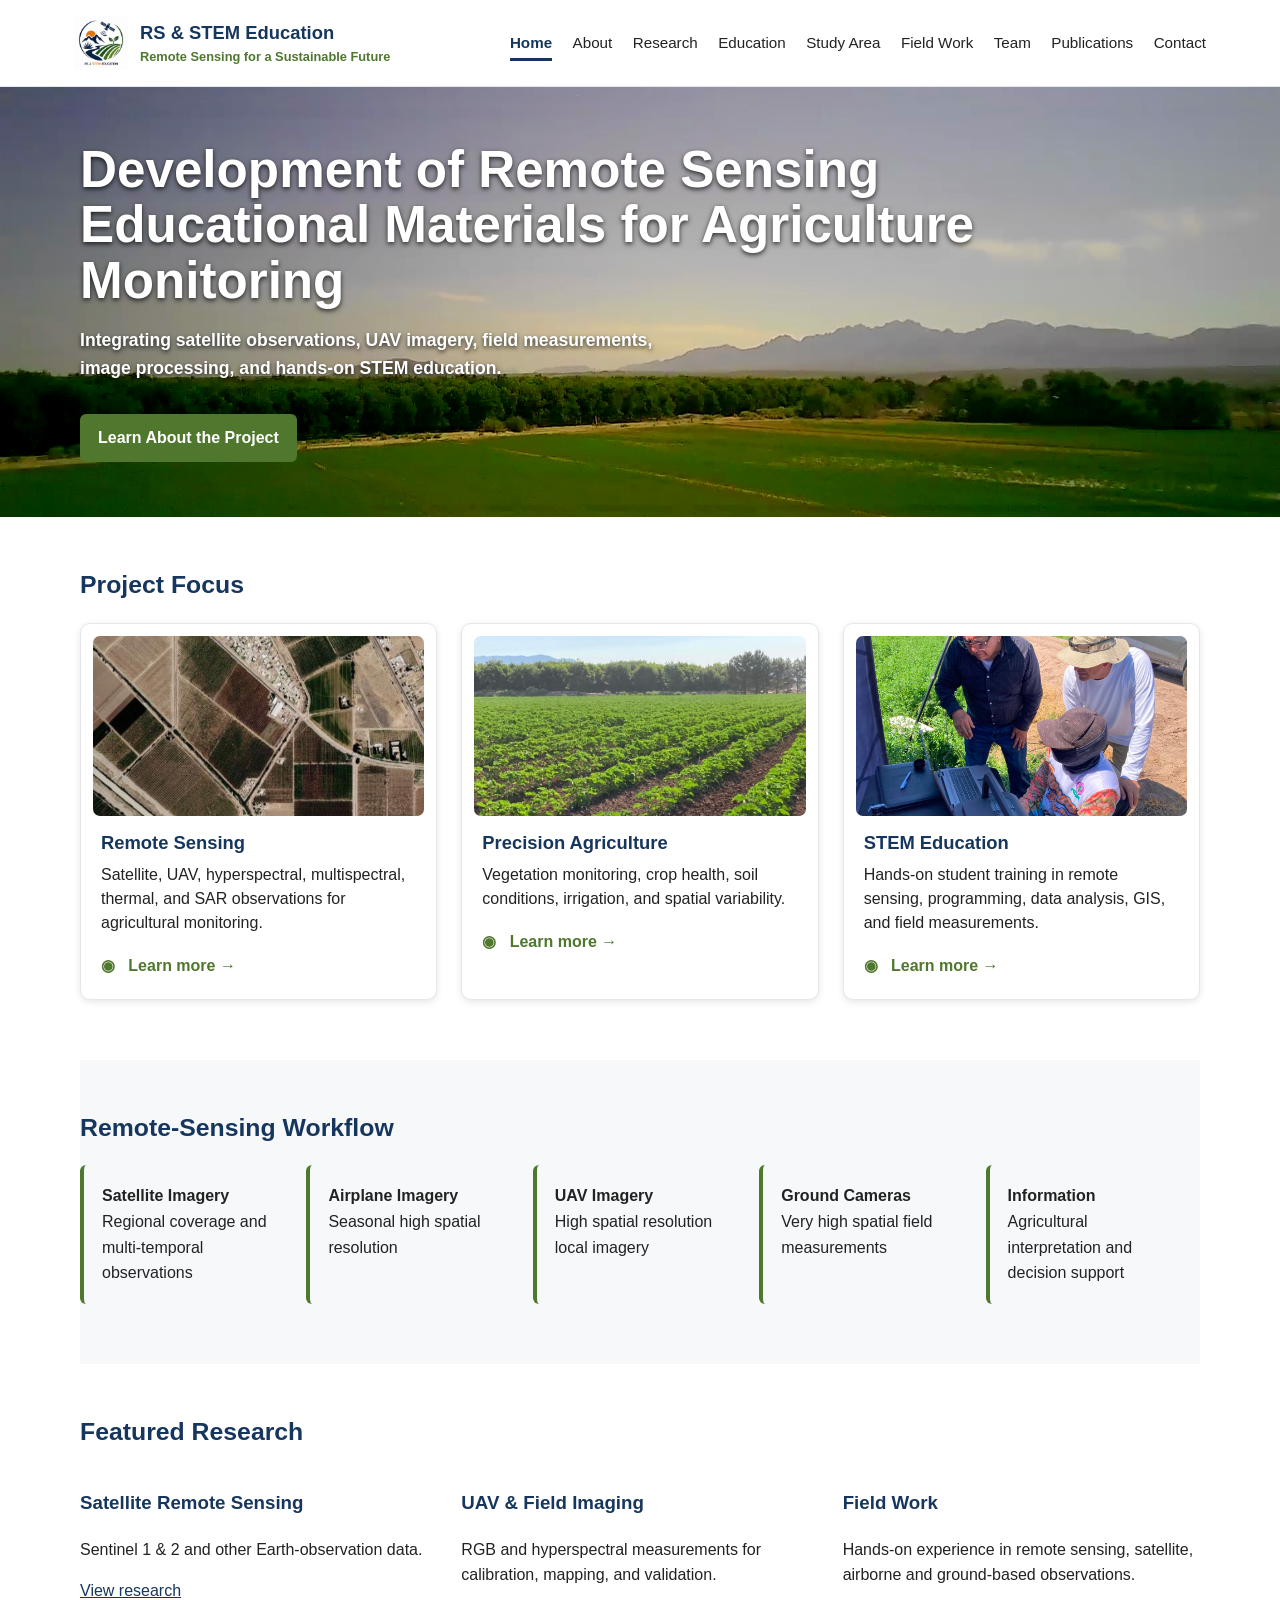
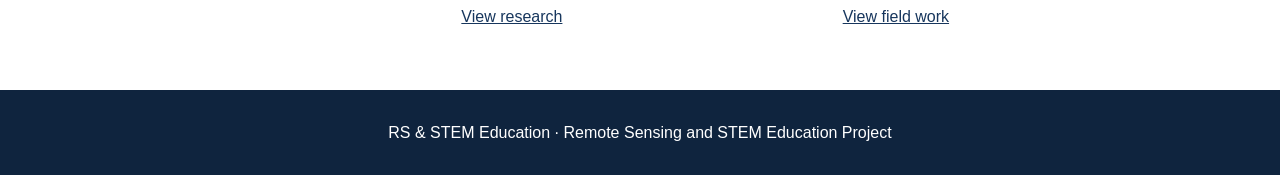
==== index.html @ ce8e62ca "Enhance index.html with Open Graph metadata Added Open Graph meta tags for better social sharing." ====
<!DOCTYPE html><html lang="en">
<head>
  <meta charset="UTF-8">
  
  <meta name="viewport" content="width=device-width, initial-scale=1.0">
  
  <title>RS & STEM Education</title>

  <meta name="description" content="Remote sensing, precision agriculture, and STEM education project website.">

  <meta property="og:title" content="RS & STEM Education">

  <meta property="og:description"
      content="Development of remote sensing educational materials for agricultural monitoring using satellite, aerial, UAV, and ground-based observations.">

  <meta property="og:type" content="website">

  <meta property="og:url" content="https://utep-uach-rs.github.io/">    
  
  <link rel="stylesheet" href="css/style.css">
</head>

<body>
  
<header>
  <div class="nav">

    <a class="brand" href="index.html">
      <img src="images/logo.png"
           alt="RS and STEM Education project logo">

      <div class="brand-text">
        <span class="brand-title">RS & STEM Education</span>
        <span class="brand-subtitle">
          Remote Sensing for a Sustainable Future
        </span>
      </div>
    </a>

    <nav aria-label="Primary navigation">
      <a class="active" href="index.html">Home</a>
      <a href="about.html">About</a>
      <a href="research.html">Research</a>
      <a href="education.html">Education</a>
      <a href="study-area.html">Study Area</a>
      <a href="field-work.html">Field Work</a>
      <a href="team.html">Team</a>
      <a href="publications.html">Publications</a>
      <a href="contact.html">Contact</a>
    </nav>

  </div>
</header>

<section class="hero">
  <div class="hero-content">

    <h1>
      Development of Remote Sensing Educational Materials
      for Agriculture Monitoring
    </h1>

    <p>
      Integrating satellite observations, UAV imagery,
      field measurements,<br>
      image processing, and hands-on STEM education.
    </p>

    <a class="btn" href="about.html">
      Learn About the Project
    </a>

  </div>
</section>

<section class="section">

  <h2>Project Focus</h2>

  <div class="grid3">

    <article class="focus-card">

      <img src="images/remote-sensing.jpg"
           alt="Satellite-based remote sensing">

      <h3>Remote Sensing</h3>

      <p>
        Satellite, UAV, hyperspectral, multispectral,
        thermal, and SAR observations for agricultural
        monitoring.
      </p>

      <a class="learn-more" href="research.html">
        ◉ &nbsp; Learn more →
      </a>

    </article>


    <article class="focus-card">

      <img src="images/precision-agriculture.jpg"
           alt="UAV monitoring an agricultural field">

      <h3>Precision Agriculture</h3>

      <p>
        Vegetation monitoring, crop health, soil
        conditions, irrigation, and spatial variability.
      </p>

      <a class="learn-more" href="research.html">
        ◉ &nbsp; Learn more →
      </a>

    </article>


    <article class="focus-card">

      <img src="images/stem-education.jpg"
           alt="Students conducting field-based STEM research">

      <h3>STEM Education</h3>

      <p>
        Hands-on student training in remote sensing,
        programming, data analysis, GIS, and field
        measurements.
      </p>

      <a class="learn-more" href="education.html">
        ◉ &nbsp; Learn more →
      </a>

    </article>

  </div>

</section>

  
<section class="section alt"><h2>Remote-Sensing Workflow</h2><div class="workflow">
<div class="step"><strong>Satellite Imagery</strong><br>Regional coverage and multi-temporal observations</div>
<div class="step"><strong>Airplane Imagery</strong><br>Seasonal high spatial resolution</div>
<div class="step"><strong>UAV Imagery</strong><br>High spatial resolution local imagery</div>
<div class="step"><strong>Ground Cameras</strong><br>Very high spatial field measurements</div>
<div class="step"><strong>Information</strong><br>Agricultural interpretation and decision support</div>
</div></section>
  
<section class="section"><h2>Featured Research</h2><div class="grid3">
<div class="card">
  <h3>Satellite Remote Sensing</h3>
  <p>Sentinel 1 & 2 and other Earth-observation data.</p><a href="research.html">View research</a></div>
<div class="card">
  <h3>UAV & Field Imaging</h3>
  <p>RGB and hyperspectral measurements for calibration, mapping, and validation.</p><a href="research.html">View research</a></div>
<div class="card">
  <h3>Field Work</h3>
  <p>Hands-on experience in remote sensing, satellite, airborne and ground-based observations.</p><a href="field-work.html">View field work</a></div>
</div></section>
  
  
<footer>RS & STEM Education · Remote Sensing and STEM Education Project</footer></body></html>
---- css/style.css ----
:root{
  --blue:#17365D;
  --green:#4F772D;
  --light:#F6F8FA;
  --text:#222;
  --muted:#5F6B7A;
}

*{
  box-sizing:border-box;
}

body{
  margin:0;
  font-family:Arial,Helvetica,sans-serif;
  color:var(--text);
  background:#fff;
  line-height:1.6;
}

a{
  color:var(--blue);
}


/* =========================
   HEADER
   ========================= */

header{
  background:#fff;
  border-bottom:1px solid #e5e7eb;
  position:sticky;
  top:0;
  z-index:10;
}

.nav{
  max-width:1180px;
  margin:auto;
  display:flex;
  align-items:center;
  justify-content:space-between;
  padding:16px 24px;
  gap:24px;
}

.brand{
  display:flex;
  align-items:center;
  gap:12px;
  text-decoration:none;
  color:var(--blue);
  font-weight:700;
  font-size:1.15rem;
}

.brand img{
  width:54px;
  height:54px;
  object-fit:contain;
}

.brand-text{
  display:flex;
  flex-direction:column;
}

.brand-title{
  color:var(--blue);
  font-size:1.15rem;
  font-weight:700;
}

.brand-subtitle{
  color:var(--green);
  font-size:.80rem;
  font-weight:600;
}

nav a{
  text-decoration:none;
  color:var(--text);
  margin-left:16px;
  font-size:.95rem;
  padding-bottom:7px;
}

nav a:hover{
  color:var(--green);
}

nav a.active{
  color:var(--blue);
  font-weight:700;
  border-bottom:3px solid var(--blue);
}


/* =========================
   HERO
   ========================= */

.hero{
  min-height:430px;
  display:flex;
  align-items:center;
  background:
    url('../images/banner.png') center 55% / cover no-repeat;
  color:#fff;
}

.hero .inner,
.hero-content{
  width:min(1120px,calc(100% - 40px));
  margin:auto;
}

.hero h1{
  max-width:1050px;
  margin:0 0 18px;
  color:#fff;
  font-size:clamp(2.1rem,4vw,3.5rem);
  line-height:1.08;
  font-weight:700;
  text-shadow:0 2px 5px rgba(0,0,0,.75);
}

.hero p{
  max-width:800px;
  margin:0 0 24px;
  color:#fff;
  font-size:1.1rem;
  font-weight:600;
  text-shadow:0 2px 4px rgba(0,0,0,.75);
}

.btn{
  display:inline-block;
  padding:11px 18px;
  border-radius:6px;
  background:var(--green);
  color:#fff;
  text-decoration:none;
  font-weight:700;
  margin-top:8px;
}

.btn:hover{
  background:#3f6126;
}


/* =========================
   MAIN SECTIONS
   ========================= */

.section{
  width:min(1120px,calc(100% - 40px));
  margin:auto;
  padding:48px 0 60px;
}

.section.alt{
  background:var(--light);
}

h1,
h2,
h3{
  color:var(--blue);
}

.section h2{
  margin-top:0;
  margin-bottom:18px;
  font-size:1.55rem;
}


/* =========================
   THREE-COLUMN GRID
   ========================= */

.grid3{
  display:grid;
  grid-template-columns:repeat(3,minmax(0,1fr));
  gap:24px;
}


/* =========================
   PROJECT FOCUS CARDS
   ========================= */

.grid3{
  display:grid;
  grid-template-columns:repeat(3,minmax(0,1fr));
  gap:24px;
  align-items:stretch;
}

.focus-card{
  border:1px solid #e5e7eb;
  border-radius:10px;
  background:#fff;
  box-shadow:0 2px 7px rgba(0,0,0,.10);
  padding:12px;
  overflow:hidden;
}

.focus-card img{
  width:100%;
  height:180px;
  object-fit:cover;
  object-position:center;
  display:block;
  border-radius:7px;
}

.focus-card h3{
  color:var(--blue);
  margin:12px 8px 6px;
  font-size:1.15rem;
}

.focus-card p{
  margin:0 8px 14px;
  line-height:1.5;
}

.learn-more{
  display:inline-block;
  margin:4px 8px 8px;
  color:var(--green);
  font-weight:700;
  text-decoration:none;
}

/* =========================
   WORKFLOW
   ========================= */

.workflow{
  display:grid;
  grid-template-columns:repeat(5,1fr);
  gap:12px;
}

.step{
  background:var(--light);
  border-left:4px solid var(--green);
  padding:18px;
  border-radius:6px;
}


/* =========================
   CONTENT PAGES
   ========================= */

.content-page{
  width:min(960px,calc(100% - 40px));
  margin:auto;
  padding:56px 0 80px;
}

.content-page h1{
  margin-top:0;
}

ul{
  padding-left:22px;
}


/* =========================
   FOOTER
   ========================= */

footer{
  background:#0f243e;
  color:#fff;
  padding:30px 20px;
  text-align:center;
}


/* =========================
   RESPONSIVE DESIGN
   ========================= */

@media(max-width:900px){

  .nav{
    flex-direction:column;
    align-items:flex-start;
  }

  .nav nav{
    width:100%;
  }

  nav a{
    margin-left:0;
    margin-right:14px;
    display:inline-block;
    padding:6px 0;
  }

  .grid3{
    grid-template-columns:1fr;
  }

  .workflow{
    grid-template-columns:1fr;
  }

  .hero{
    min-height:500px;
  }

  .hero .inner,
  .hero-content{
    width:calc(100% - 40px);
  }

  .hero h1{
    font-size:clamp(2rem,7vw,3rem);
  }

  .brand img{
    width:48px;
    height:48px;
  }
}

.map-container{
  width:80%;
  margin-top:20px;
  border-radius:10px;
  overflow:hidden;
}

.map-container iframe{
  width:100%;
  height:500px;
  border:0;
  display:block;
}


/* About page introduction */

.about-intro{
  display:block;
  margin-bottom:25px;
}

.about-equipment{
  width:900px;
  max-width:100%;
  margin:25px auto 30px;
}

.about-equipment img{
  width:100%;
  height:auto;
  display:block;
  border-radius:8px;
}

.about-equipment figcaption{
  margin-top:7px;
  font-size:.9rem;
  color:#5F6B7A;
  text-align:left;
}

@media(max-width:850px){

  .about-intro{
    grid-template-columns:1fr;
  }

  .about-equipment img{
    height:auto;
  }

}


/* =========================
   TEAM PAGE
   ========================= */

/*.team-grid{
  display:grid;
  grid-template-columns:repeat(3,minmax(0,1fr));
  gap:28px;
  margin:24px 0 45px;
}*/

.team-grid{
  display:grid;
  grid-template-columns:repeat(3,1fr);
  gap:28px;
}

.team-card{
  border:1px solid #e5e7eb;
  border-radius:10px;
  background:#fff;
  padding:18px;
  text-align:center;
  box-shadow:0 2px 6px rgba(0,0,0,.08);
}

.team-card img{
  width:180px;
  height:180px;
  object-fit:cover;
  border-radius:50%;
  display:block;
  margin:0 auto 16px;
}

.team-card h3{
  margin:8px 0 4px;
  color:var(--blue);
}

.team-title{
  font-weight:600;
  margin:0;
}

.team-institution{
  color:var(--muted);
  margin:2px 0 12px;
}

.team-card p{
  line-height:1.5;
}

@media(max-width:850px){

  .team-grid{
    grid-template-columns:1fr;
  }

}


/* =========================
   ACKNOWLEDGEMENTS / SPONSORS
   ========================= */

.acknowledgements{
  margin-top:50px;
}

.sponsor-logos{
  display:flex;
  flex-wrap:wrap;
  justify-content:center;
  align-items:center;
  gap:35px 50px;
  margin-top:35px;
}

.sponsor{
  width:250px;
  height:110px;
  display:flex;
  justify-content:center;
  align-items:center;
}

.sponsor img{
  max-width:100%;
  max-height:100px;
  width:auto;
  height:auto;
  object-fit:contain;
}

/* =====================================================
   FIELD WORK PAGE
   ===================================================== */


/* Introduction */

.field-intro {
  margin-bottom: 50px;
}

.field-intro h1 {
  margin-bottom: 20px;
}

.field-intro p {
  max-width: 950px;
}


/* =====================================================
   FIELD CAMPAIGNS
   ===================================================== */

.field-campaign {
  margin-top: 50px;
  margin-bottom: 70px;
}

.field-campaign h2 {
  color: var(--blue);
  border-bottom: 2px solid #e5e7eb;
  padding-bottom: 10px;
  margin-bottom: 18px;
}

.campaign-description {
  max-width: 950px;
  margin-bottom: 30px;
}


/* =====================================================
   FIELD WORK PHOTO GALLERY
   ===================================================== */

.photo-grid {
  display: grid;

  /* Three photographs per row */
  grid-template-columns: repeat(3, 1fr);

  gap: 25px;

  margin-top: 25px;
}


/* Individual photograph */

.photo-grid figure {
  margin: 0;

  background: #ffffff;

  border: 1px solid #e5e7eb;

  border-radius: 8px;

  overflow: hidden;

  box-shadow: 0 2px 8px rgba(0, 0, 0, 0.08);
}


/* Photograph */

.photo-grid img {
  width: 100%;

  height: 250px;

  object-fit: cover;

  display: block;
}


/* Photograph caption */

.photo-grid figcaption {
  padding: 12px 14px;

  font-size: 0.9rem;

  line-height: 1.4;

  color: var(--muted);

  background: #ffffff;
}


/* =====================================================
   TABLET
   ===================================================== */

@media (max-width: 900px) {

  .photo-grid {

    /* Two photographs per row */

    grid-template-columns: repeat(2, 1fr);

  }

}


/* =====================================================
   MOBILE PHONE
   ===================================================== */

@media (max-width: 600px) {

  .photo-grid {

    /* One photograph per row */

    grid-template-columns: 1fr;

  }


  .photo-grid img {

    height: auto;

  }


  .field-campaign {

    margin-top: 40px;

    margin-bottom: 50px;

  }

}


/* =====================================================
   STUDY AREA PAGE
   ===================================================== */

.content-page.study-area-page{
  width:min(960px, calc(100% - 40px));
  margin:0 auto;
  padding:56px 0 80px;
}

/* -----------------------------------------------------
   STUDY SITES
   ----------------------------------------------------- */

.site-overview{
  width:100%;
  margin:40px 0 0;
}

.site-overview h2{
  color:var(--blue);
  margin:0 0 16px;
}

.site-overview > p{
  margin:0 0 24px;
  max-width:1000px;
}


/* -----------------------------------------------------
   STUDY SITES FIGURE
   ----------------------------------------------------- */

.study-map{
  width:100%;
  max-width:960px;
  margin:20px auto 0;
  padding:0;
}

.study-map img{
  display:block;
  width:100%;
  height:auto;
  margin:0;
  border-radius:8px;
  box-shadow:0 3px 12px rgba(0,0,0,0.12);
}

.study-map figcaption{
  margin-top:10px;
  font-size:0.9rem;
  line-height:1.5;
  color:var(--muted);
  text-align:left;
}


/* -----------------------------------------------------
   RESPONSIVE
   ----------------------------------------------------- */

@media(max-width:800px){

  .content-page.study-area-page{
    width:calc(100% - 32px);
    padding:40px 0 60px;
  }

  .study-map{
    width:100%;
    max-width:100%;
  }

}

/* -----------------------------------------------------
   RESEARCH FIGURES
   ----------------------------------------------------- */

.research-figure {
  max-width: 1200px;
  margin: 30px auto;
  text-align: center;
}

.research-figure img {
  width: 100%;
  height: auto;
  display: block;
  margin: 0 auto;
  border-radius: 8px;
}

.research-figure figcaption {
  margin-top: 10px;
  font-size: 0.95rem;
  color: #5f6b7a;
  line-height: 1.5;
}


/* =========================
   TEXTBOOK SECTION
   ========================= */

.textbook-container {
  display: flex;
  align-items: flex-start;
  gap: 40px;
  margin-top: 20px;
  width: 100%;
}

.textbook-image {
  flex: 0 0 280px;
}

.textbook-image img {
  width: 280px;
  max-width: 100%;
  height: auto;
  display: block;
}

.textbook-info {
  flex: 1;
  min-width: 0;
}

.textbook-info h3 {
  margin-top: 0;
}

.figure-caption {
  width: 280px;
  max-width: 100%;
  margin-top: 8px;
  font-size: 0.85rem;
  line-height: 1.4;
}


/* =========================
   MOBILE PHONE LAYOUT
   ========================= */

@media (max-width: 700px) {

  .textbook-container {
    flex-direction: column;
    gap: 20px;
  }

  .textbook-image {
    flex: none;
    width: 100%;
    text-align: center;
  }

  .textbook-image img {
    width: 220px;
    max-width: 75%;
    margin: 0 auto;
  }

  .figure-caption {
    width: 100%;
    max-width: 300px;
    margin: 8px auto 0;
    text-align: center;
  }

  .textbook-info {
    width: 100%;
  }

  .textbook-info h3 {
    font-size: 1.2rem;
  }

}


/* =========================
   SUGGESTED READING TABLE
   ========================= */

.reading-table {
  width: 100%;
  border-collapse: collapse;
  margin-top: 20px;
  margin-bottom: 30px;
}

.reading-table th,
.reading-table td {
  border: 1px solid #d1d5db;
  padding: 12px 15px;
  text-align: left;
  vertical-align: top;
}

.reading-table th {
  background-color: #f3f4f6;
  color: #17365D;
  font-weight: bold;
}

.reading-table tr:nth-child(even) {
  background-color: #fafafa;
}


/* Mobile phone */
@media (max-width: 700px) {

  .reading-table {
    font-size: 0.9rem;
  }

  .reading-table th,
  .reading-table td {
    padding: 8px;
  }

}


/* =========================
   SPONSOR LOGOS
   ========================= */

.sponsors {
  margin-top: 40px;
  text-align: center;
}

.logo-grid {
  display: grid;
  grid-template-columns: repeat(2, 1fr);
  gap: 30px 50px;
  max-width: 700px;
  margin: 30px auto;
  align-items: center;
}

.logo-item {
  display: flex;
  justify-content: center;
  align-items: center;
  min-height: 120px;
}

.logo-item img {
  max-width: 220px;
  max-height: 100px;
  width: auto;
  height: auto;
  object-fit: contain;
}

/* Cellphone */
@media (max-width: 600px) {
  .logo-grid {
    grid-template-columns: 1fr;
    gap: 25px;
  }

  .logo-item img {
    max-width: 200px;
    max-height: 90px;
  }
}


/* =========================
   UAV RGB / ExG COMPARISON
   ========================= */

.image-comparison {
  display: grid;
  grid-template-columns: repeat(2, 1fr);
  gap: 30px;
  max-width: 1000px;
  margin: 25px auto 10px;
  align-items: start;
}

.image-comparison figure {
  margin: 0;
  text-align: center;
}

.image-comparison img {
  width: 100%;
  height: auto;
  display: block;
  border: 1px solid #ddd;
}

.image-comparison figcaption {
  margin-top: 8px;
  font-size: 0.95rem;
}

.figure-caption {
  width: 90%;
  max-width: 1200px;
  margin: 18px auto 35px;
  text-align: center;
  font-size: 0.95rem;
}

/* Stack images on smaller screens */
@media (max-width: 700px) {
  .image-comparison {
    grid-template-columns: 1fr;
  }
}


/* =========================
   LABORATORIES
   ========================= */

.education-section {
  max-width: 1000px;
  margin: 0 auto;
  padding: 40px 24px;
}

.lab-card {
  background: #f6f8fa;
  border: 1px solid #e1e5e9;
  border-radius: 8px;
  padding: 24px;
  margin: 24px 0;
}

.lab-card h2 {
  margin-top: 0;
  color: var(--blue);
}

.lab-card a {
  display: inline-block;
  margin-top: 8px;
  font-weight: bold;
}

.lab-button {
  display: inline-block;
  margin-top: 12px;
  padding: 10px 18px;
  background: var(--blue);
  color: white;
  text-decoration: none;
  border-radius: 5px;
  font-weight: bold;
}

.lab-button:hover,
.lab-button:focus {
  text-decoration: underline;
}


/* =========================
   EDUCATION ACTIVITIES
   ========================= */

.education-grid {
  display: grid;
  grid-template-columns: repeat(2, 1fr);
  gap: 24px;
  margin-top: 24px;
}

.education-card {
  background: #f6f8fa;
  border: 1px solid #e1e5e9;
  border-radius: 8px;
  padding: 24px;
}

.education-card h3 {
  margin-top: 0;
  color: var(--blue);
}

.education-button {
  display: inline-block;
  margin-top: 12px;
  padding: 10px 18px;
  background: var(--blue);
  color: #fff;
  text-decoration: none;
  border-radius: 5px;
  font-weight: bold;
}

.education-button:hover,
.education-button:focus {
  text-decoration: underline;
}

/* Mobile layout */
@media (max-width: 700px) {
  .education-grid {
    grid-template-columns: 1fr;
  }
}


/* =========================
   CASE STUDY FIGURES
   ========================= */

.case-study-figure {
  margin: 24px auto;
  text-align: center;
}

.case-study-figure img {
  width: 100%;
  max-width: 750px;
  height: auto;
  border-radius: 8px;
  display: block;
  margin: 0 auto;
}

.case-study-figure figcaption {
  margin-top: 10px;
  font-size: 0.9rem;
  color: #5F6B7A;
  line-height: 1.4;
}
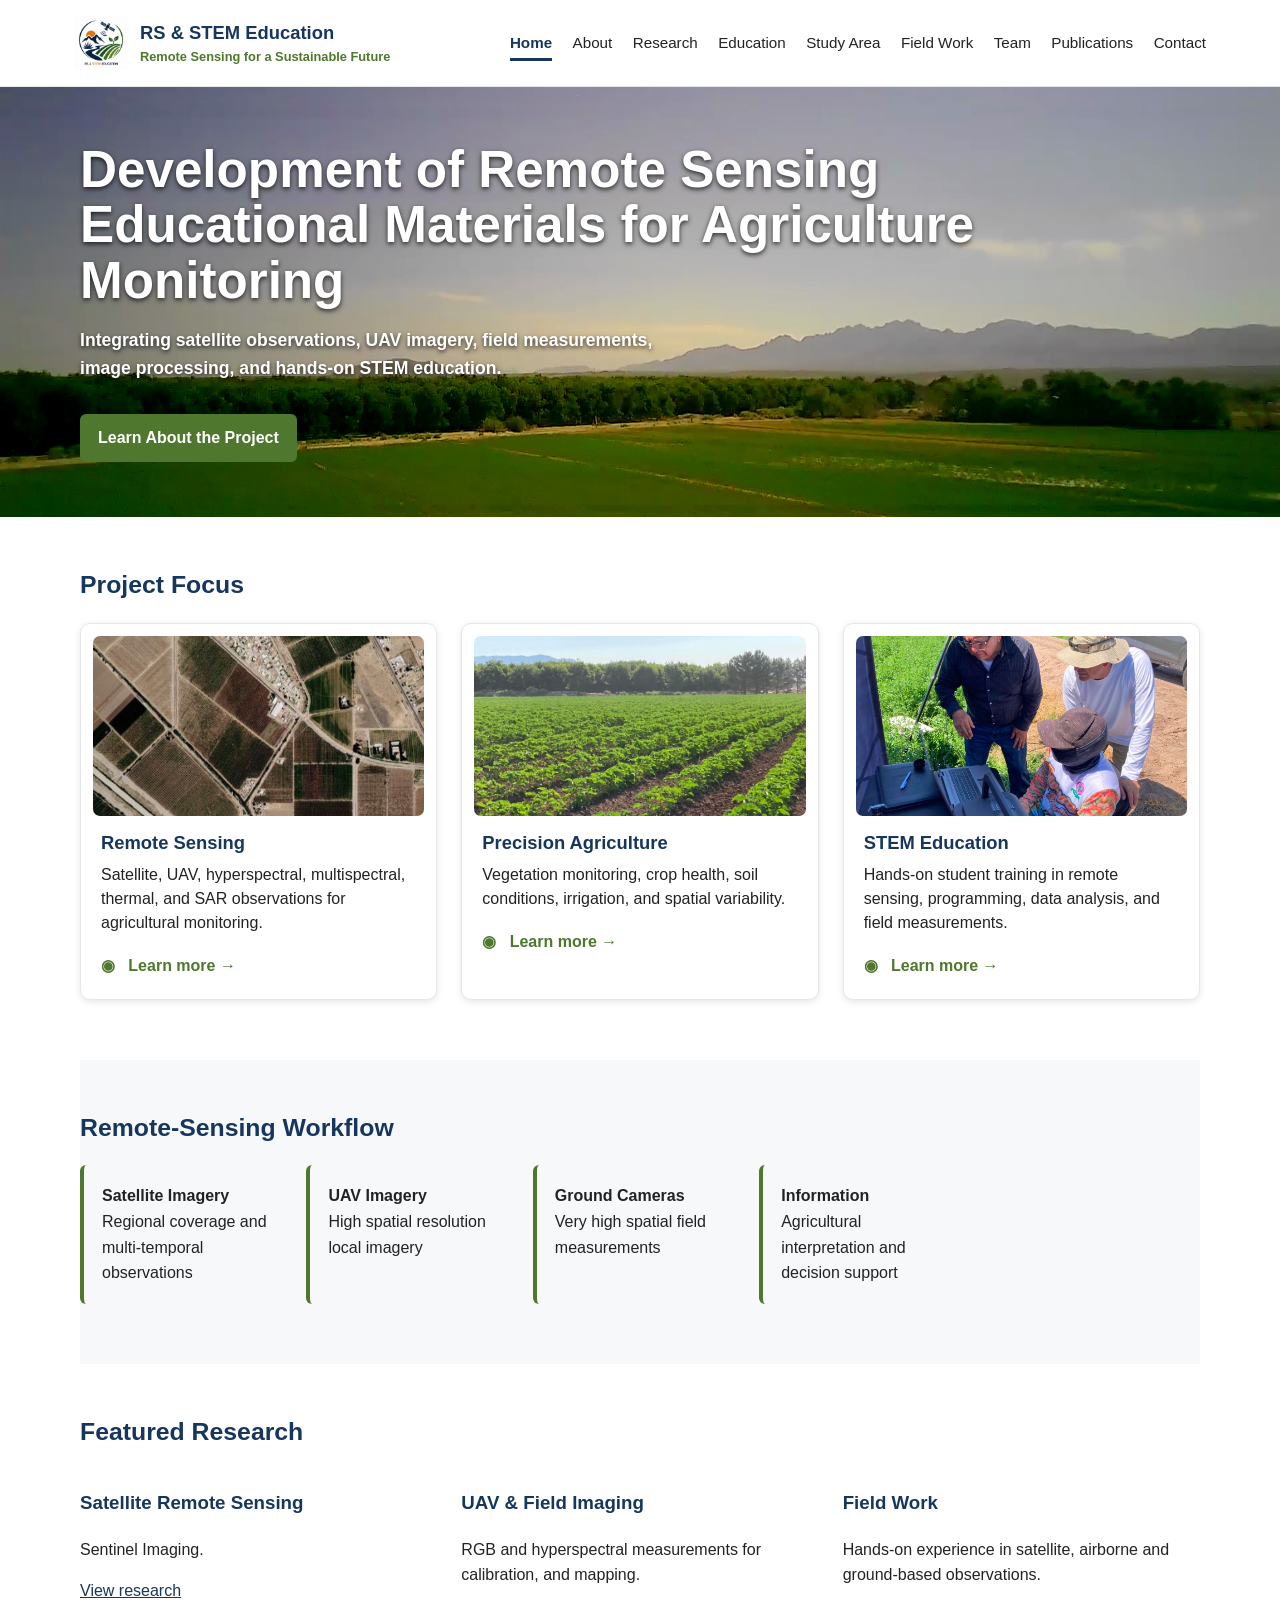
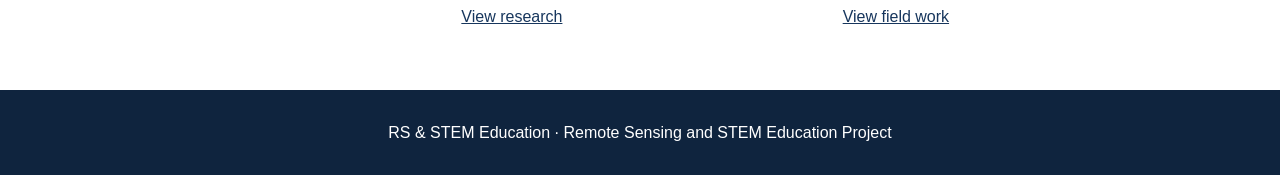
==== commit 67ab2c41: "Update index.html" ====
--- a/index.html
+++ b/index.html
@@ -10,8 +10,7 @@
 
   <meta property="og:title" content="RS & STEM Education">
 
-  <meta property="og:description"
-      content="Development of remote sensing educational materials for agricultural monitoring using satellite, aerial, UAV, and ground-based observations.">
+  <meta property="og:description" content="Development of remote sensing educational materials for agricultural monitoring.">
 
   <meta property="og:type" content="website">
 
@@ -56,13 +55,11 @@
   <div class="hero-content">
 
     <h1>
-      Development of Remote Sensing Educational Materials
-      for Agriculture Monitoring
+      Development of Remote Sensing Educational Materials for Agriculture Monitoring
     </h1>
 
     <p>
-      Integrating satellite observations, UAV imagery,
-      field measurements,<br>
+      Integrating satellite observations, UAV imagery, field measurements,<br>
       image processing, and hands-on STEM education.
     </p>
 
@@ -87,9 +84,7 @@
       <h3>Remote Sensing</h3>
 
       <p>
-        Satellite, UAV, hyperspectral, multispectral,
-        thermal, and SAR observations for agricultural
-        monitoring.
+        Satellite, UAV, hyperspectral, multispectral, thermal, and SAR observations for agricultural monitoring.
       </p>
 
       <a class="learn-more" href="research.html">
@@ -107,8 +102,7 @@
       <h3>Precision Agriculture</h3>
 
       <p>
-        Vegetation monitoring, crop health, soil
-        conditions, irrigation, and spatial variability.
+        Vegetation monitoring, crop health, soil conditions, irrigation, and spatial variability.
       </p>
 
       <a class="learn-more" href="research.html">
@@ -126,9 +120,7 @@
       <h3>STEM Education</h3>
 
       <p>
-        Hands-on student training in remote sensing,
-        programming, data analysis, GIS, and field
-        measurements.
+        Hands-on student training in remote sensing, programming, data analysis, and field measurements.
       </p>
 
       <a class="learn-more" href="education.html">
@@ -144,7 +136,7 @@
   
 <section class="section alt"><h2>Remote-Sensing Workflow</h2><div class="workflow">
 <div class="step"><strong>Satellite Imagery</strong><br>Regional coverage and multi-temporal observations</div>
-<div class="step"><strong>Airplane Imagery</strong><br>Seasonal high spatial resolution</div>
+<!--  <div class="step"><strong>Airplane Imagery</strong><br>Seasonal high spatial resolution</div>  -->
 <div class="step"><strong>UAV Imagery</strong><br>High spatial resolution local imagery</div>
 <div class="step"><strong>Ground Cameras</strong><br>Very high spatial field measurements</div>
 <div class="step"><strong>Information</strong><br>Agricultural interpretation and decision support</div>
@@ -153,13 +145,13 @@
 <section class="section"><h2>Featured Research</h2><div class="grid3">
 <div class="card">
   <h3>Satellite Remote Sensing</h3>
-  <p>Sentinel 1 & 2 and other Earth-observation data.</p><a href="research.html">View research</a></div>
+  <p>Sentinel Imaging.</p><a href="research.html">View research</a></div>
 <div class="card">
   <h3>UAV & Field Imaging</h3>
-  <p>RGB and hyperspectral measurements for calibration, mapping, and validation.</p><a href="research.html">View research</a></div>
+  <p>RGB and hyperspectral measurements for calibration, and mapping.</p><a href="research.html">View research</a></div>
 <div class="card">
   <h3>Field Work</h3>
-  <p>Hands-on experience in remote sensing, satellite, airborne and ground-based observations.</p><a href="field-work.html">View field work</a></div>
+  <p>Hands-on experience in satellite, airborne and ground-based observations.</p><a href="field-work.html">View field work</a></div>
 </div></section>
   
   
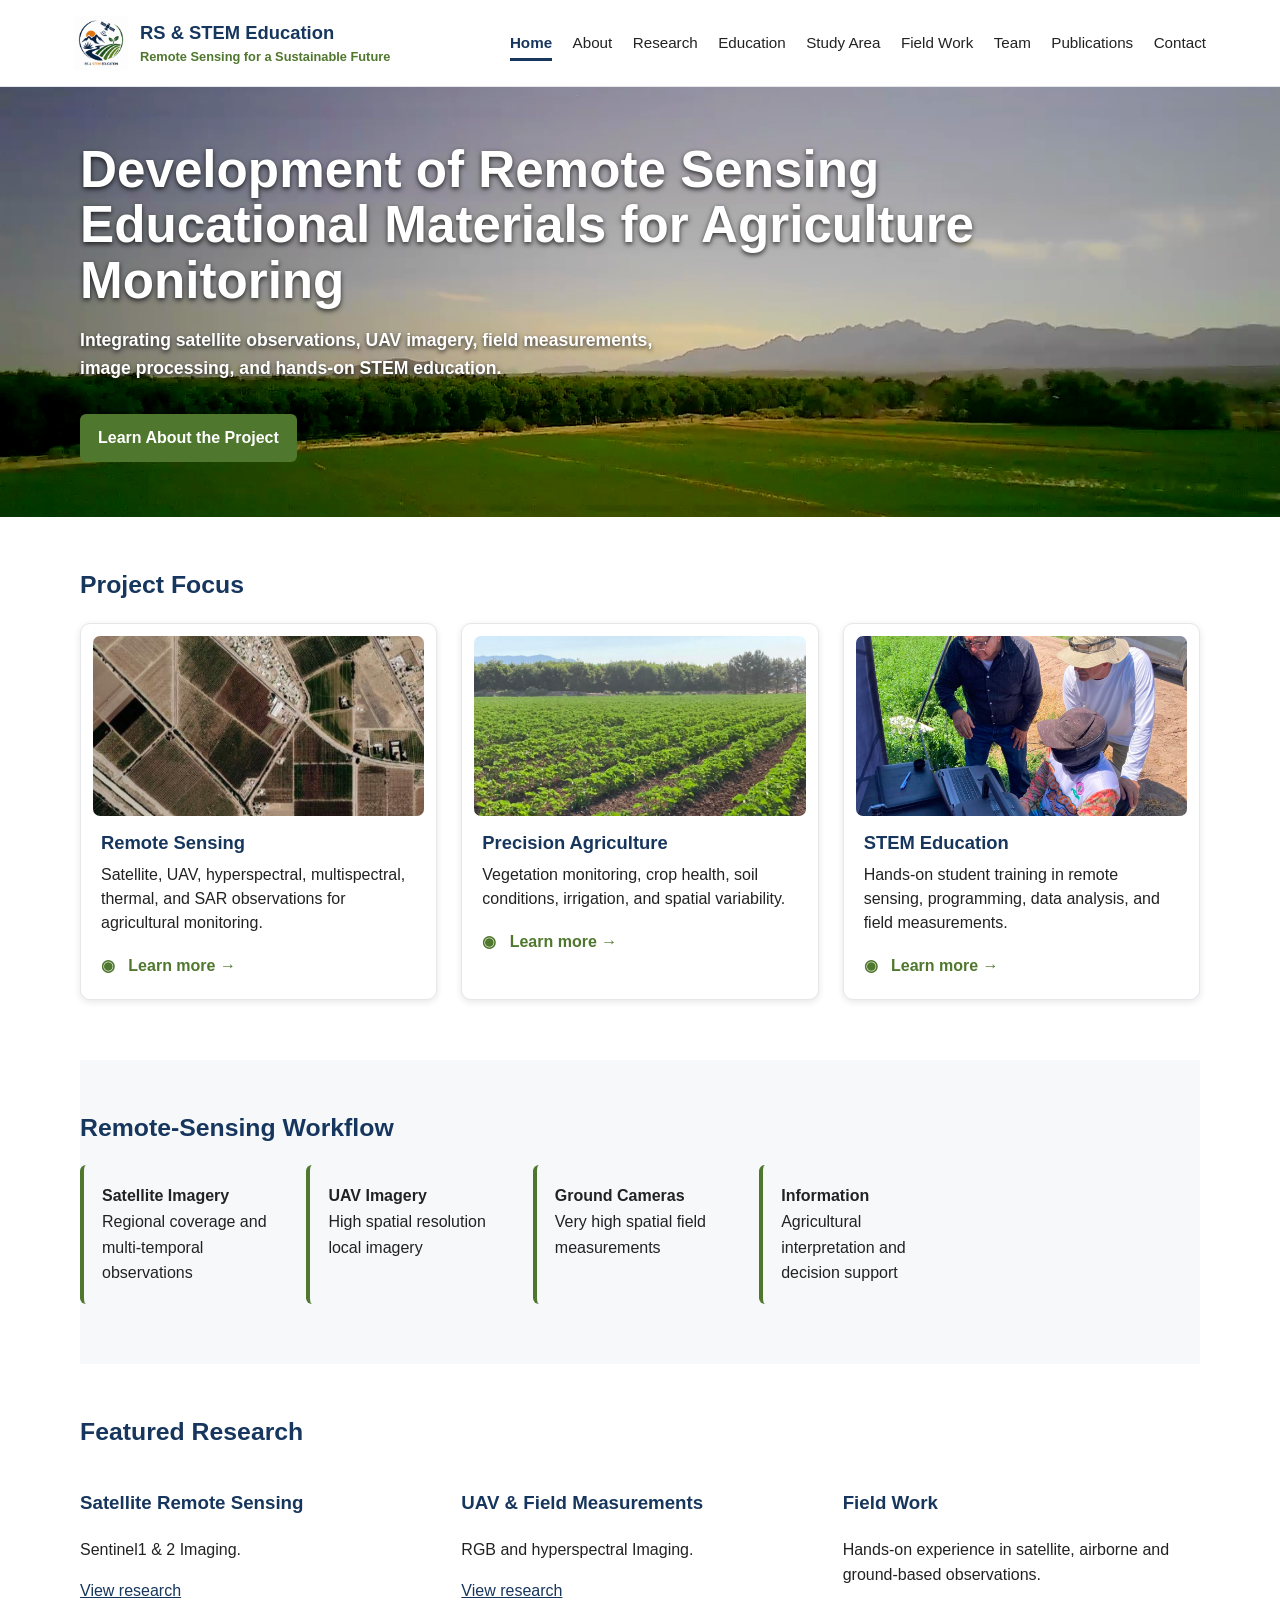
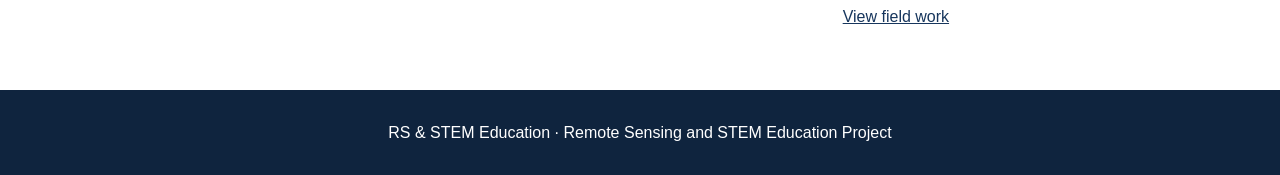
==== commit 2a8f12de: "Update descriptions in Featured Research section" ====
--- a/index.html
+++ b/index.html
@@ -145,10 +145,10 @@
 <section class="section"><h2>Featured Research</h2><div class="grid3">
 <div class="card">
   <h3>Satellite Remote Sensing</h3>
-  <p>Sentinel Imaging.</p><a href="research.html">View research</a></div>
+  <p>Sentinel1 & 2 Imaging.</p><a href="research.html">View research</a></div>
 <div class="card">
-  <h3>UAV & Field Imaging</h3>
-  <p>RGB and hyperspectral measurements for calibration, and mapping.</p><a href="research.html">View research</a></div>
+  <h3>UAV & Field Measurements</h3>
+  <p>RGB and hyperspectral Imaging.</p><a href="research.html">View research</a></div>
 <div class="card">
   <h3>Field Work</h3>
   <p>Hands-on experience in satellite, airborne and ground-based observations.</p><a href="field-work.html">View field work</a></div>
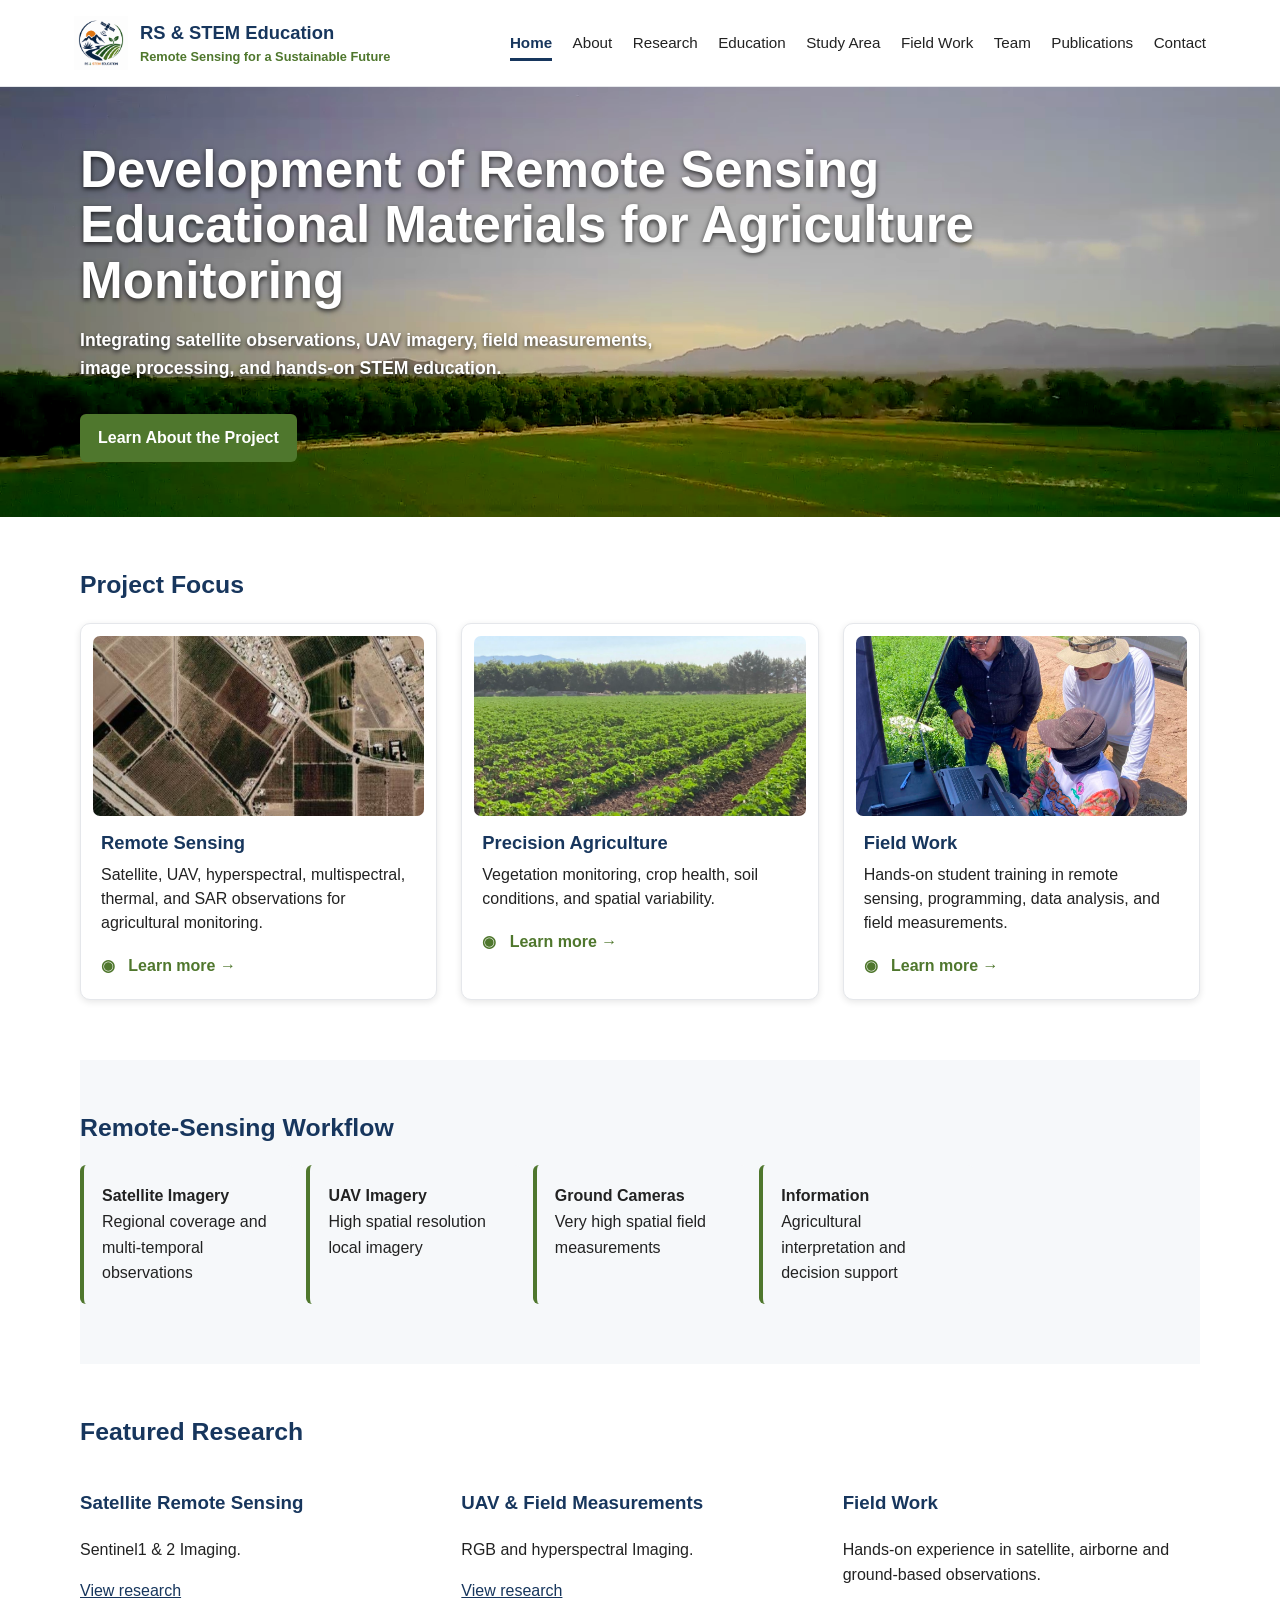
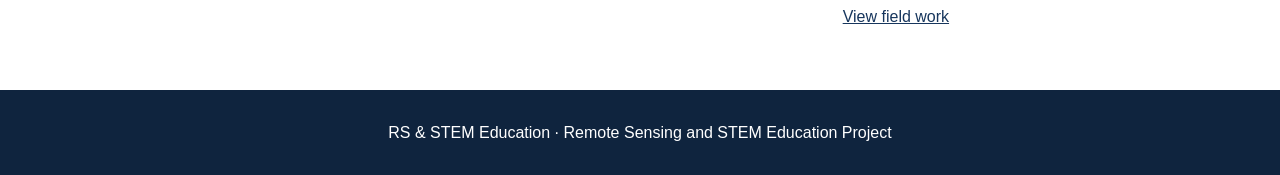
==== commit 3f39c9fb: "Revise headings and content for precision agriculture Updated text to improve clarity and accuracy." ====
--- a/index.html
+++ b/index.html
@@ -102,7 +102,7 @@
       <h3>Precision Agriculture</h3>
 
       <p>
-        Vegetation monitoring, crop health, soil conditions, irrigation, and spatial variability.
+        Vegetation monitoring, crop health, soil conditions, and spatial variability.
       </p>
 
       <a class="learn-more" href="research.html">
@@ -117,13 +117,13 @@
       <img src="images/stem-education.jpg"
            alt="Students conducting field-based STEM research">
 
-      <h3>STEM Education</h3>
+      <h3>Field Work</h3>
 
       <p>
         Hands-on student training in remote sensing, programming, data analysis, and field measurements.
       </p>
 
-      <a class="learn-more" href="education.html">
+      <a class="learn-more" href="field-work.html">
         ◉ &nbsp; Learn more →
       </a>
 
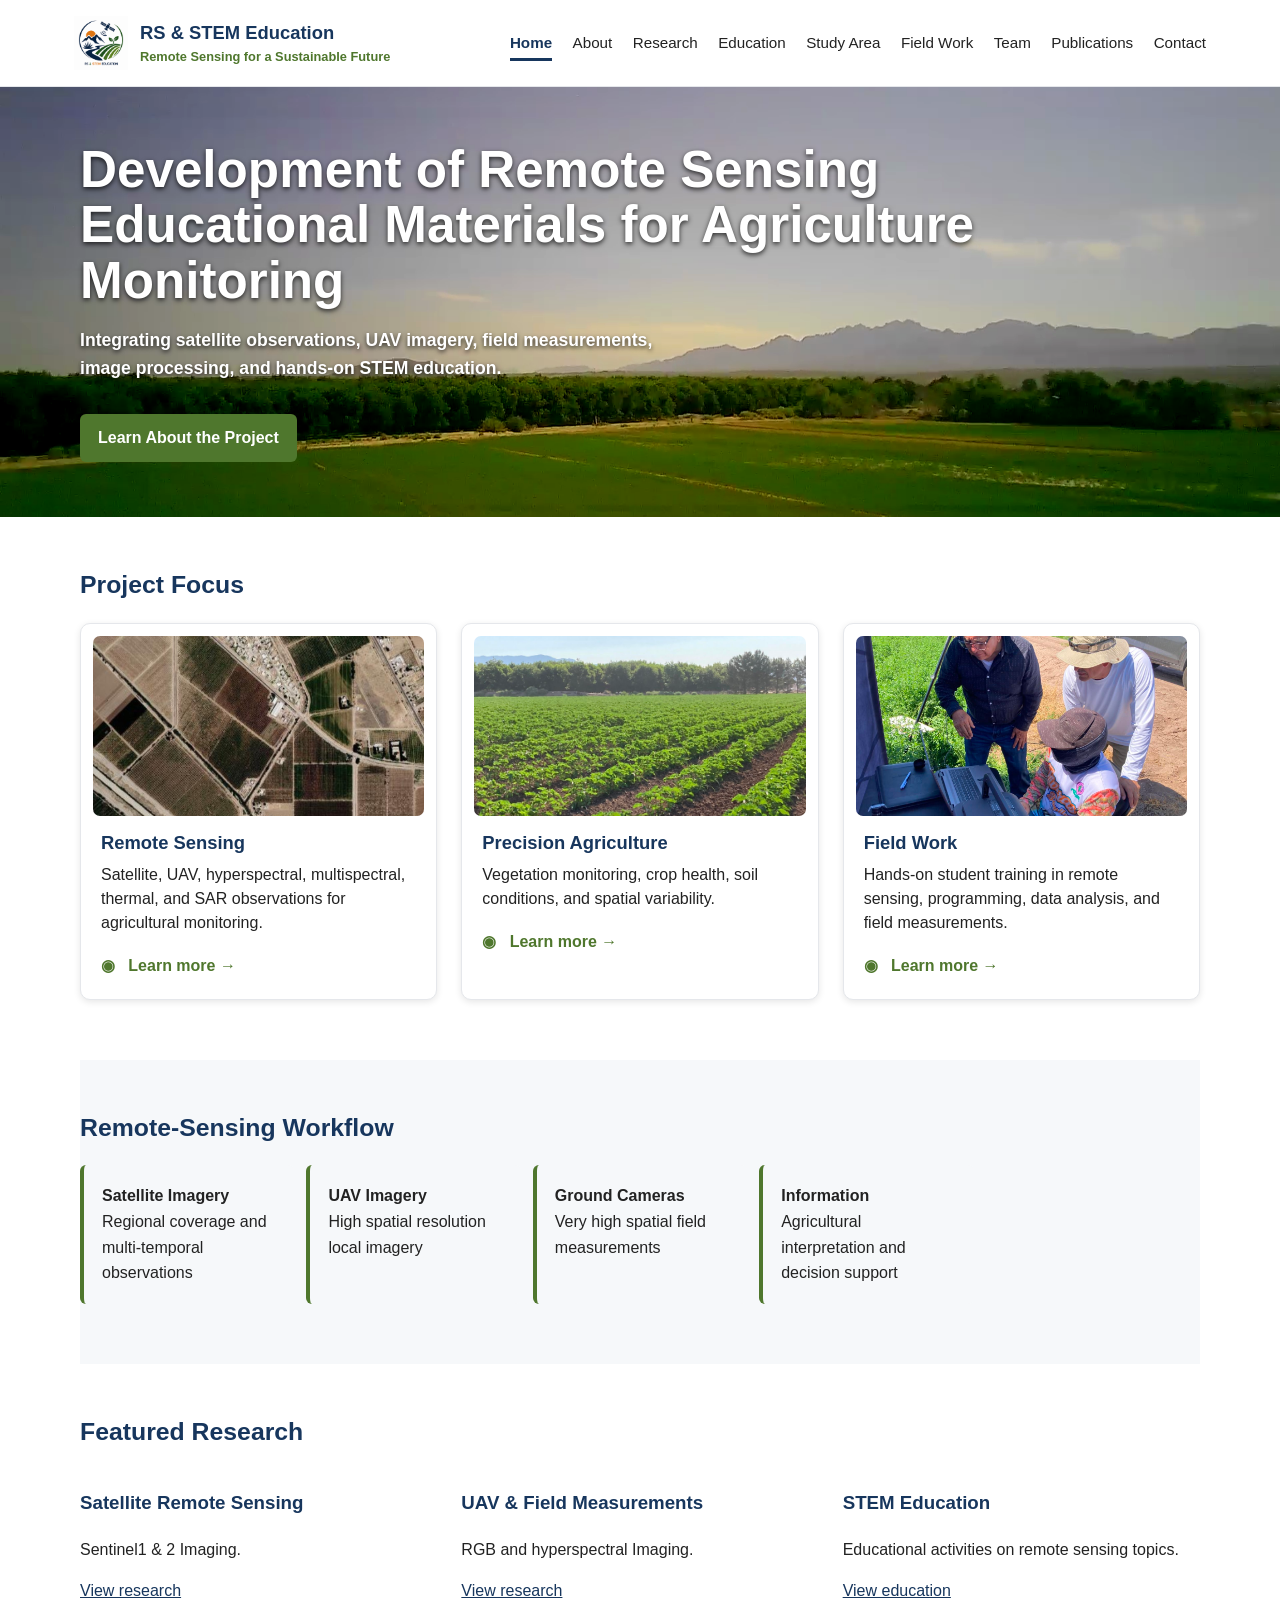
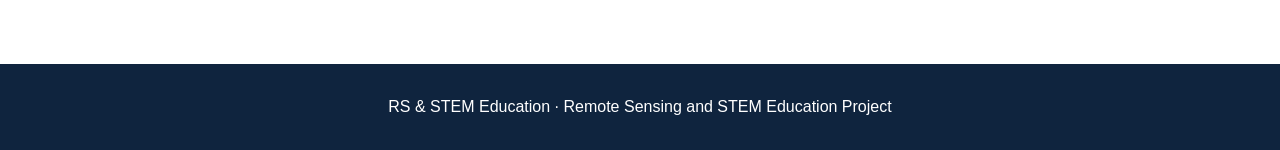
==== commit 6688686b: "Update index.html" ====
--- a/index.html
+++ b/index.html
@@ -150,8 +150,8 @@
   <h3>UAV & Field Measurements</h3>
   <p>RGB and hyperspectral Imaging.</p><a href="research.html">View research</a></div>
 <div class="card">
-  <h3>Field Work</h3>
-  <p>Hands-on experience in satellite, airborne and ground-based observations.</p><a href="field-work.html">View field work</a></div>
+  <h3>STEM Education</h3>
+  <p>Educational activities on remote sensing topics.</p><a href="education.html">View education</a></div>
 </div></section>
   
   
